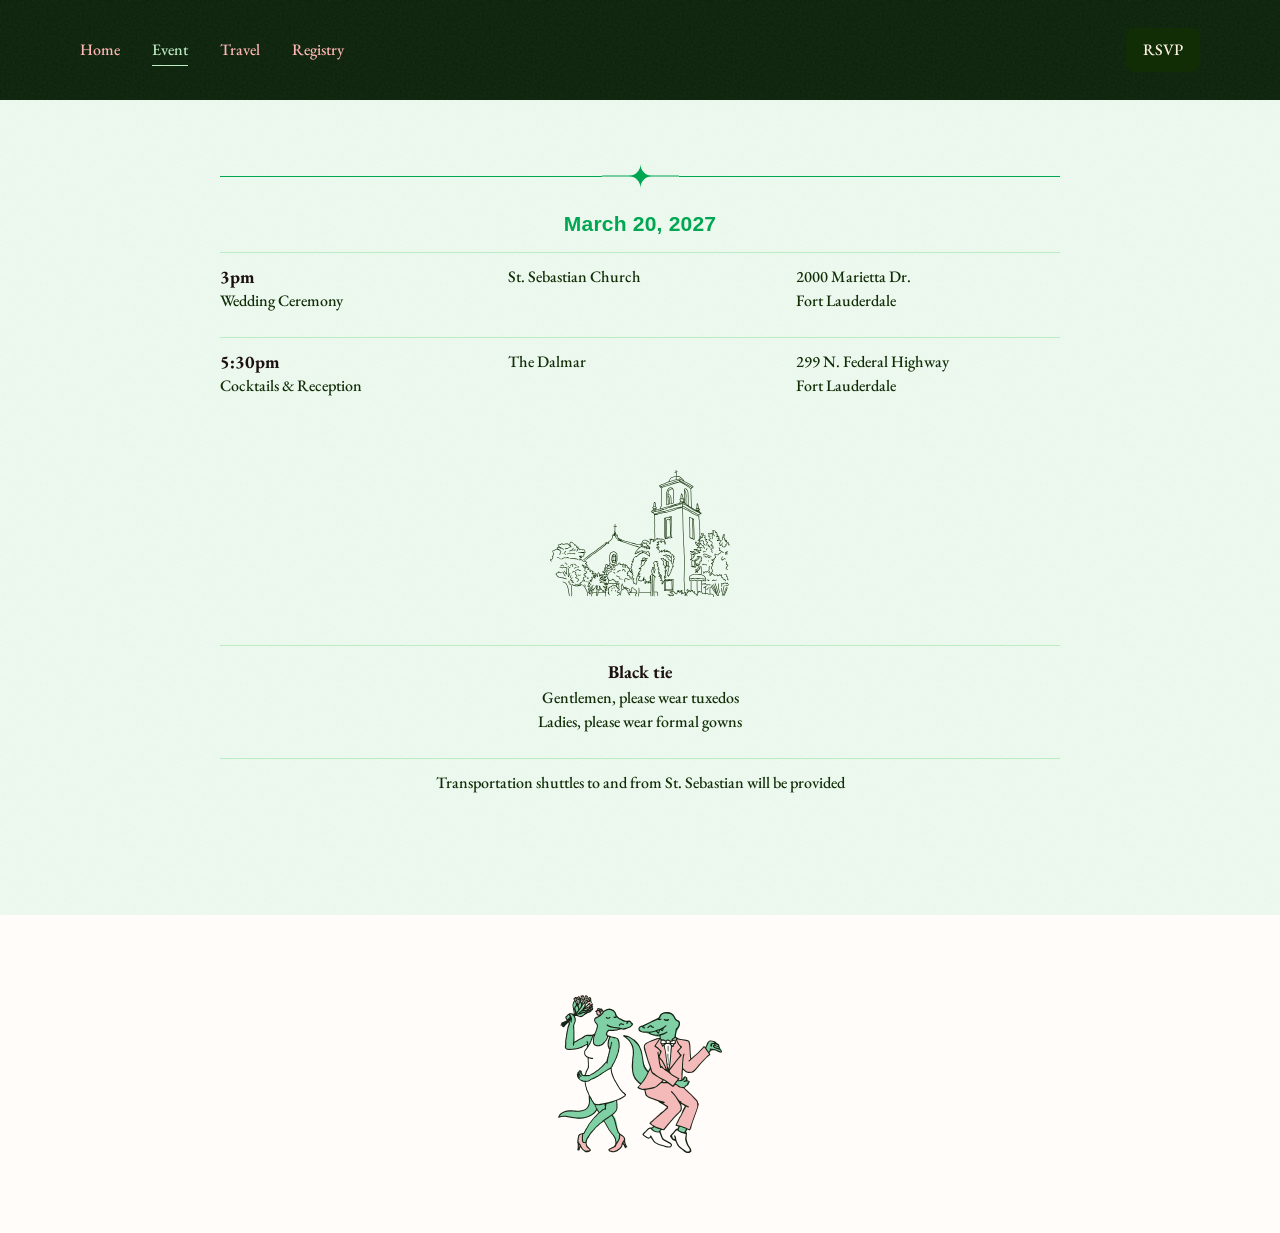
==== event.html @ 4e167143 "Improve mobile menu accessibility (focus trap) - Move focus into the open menu and return it on clos" ====
<!DOCTYPE html>
<html lang="en">
<head>
  <meta charset="UTF-8">
  <meta name="viewport" content="width=device-width, initial-scale=1.0">
  <title>Madison &amp; Ryan — Event Details</title>
  <link rel="stylesheet" href="style.css">
</head>
<body>

  <!-- ════════ NAVIGATION ════════ -->
  <nav class="site-nav grain">
    <div class="nav-links">
      <a href="index.html">Home</a>
      <a href="event.html" class="active">Event</a>
      <a href="travel.html">Travel</a>
      <a href="registry.html">Registry</a>
    </div>
    <a href="index.html#rsvp" class="nav-rsvp">RSVP</a>
    <button type="button" class="hamburger" aria-label="Open navigation menu" aria-expanded="false" aria-controls="mobileMenu" onclick="toggleMenu()">
      <span class="hamburger-icons" aria-hidden="true">
        <svg class="nav-menu-icon" width="18" height="18" viewBox="0 0 18 18" fill="none" xmlns="http://www.w3.org/2000/svg">
          <path d="M2 4L16 4" stroke="currentColor"/>
          <path d="M2 9L16 9" stroke="currentColor"/>
          <path d="M2 14L16 14" stroke="currentColor"/>
        </svg>
        <svg class="nav-close-icon" width="18" height="18" viewBox="0 0 18 18" fill="none" xmlns="http://www.w3.org/2000/svg">
          <path d="M3 3L15 15" stroke="currentColor"/>
          <path d="M3 15L15 3" stroke="currentColor"/>
        </svg>
      </span>
    </button>
  </nav>
  <div class="mobile-menu" id="mobileMenu" role="dialog" aria-modal="true" aria-label="Navigation">
    <nav class="mobile-menu-links" aria-label="Main">
      <a href="index.html">Home</a>
      <a href="event.html" class="active">Event</a>
      <a href="travel.html">Travel</a>
      <a href="registry.html">Registry</a>
    </nav>
  </div>

  <!-- ════════ EVENT DETAILS (layout mirrors Travel) ════════ -->
  <main class="event-wrapper grain grain-light">
    <div class="travel-inner">

      <div class="star-divider">
        <span class="line"></span>
        <img class="star-divider-mark" src="images/illustration/star.svg" alt="" width="77" height="24">
        <span class="line"></span>
      </div>

      <h2 class="font-funk type-subhead travel-section-heading">March 20, 2027</h2>

      <div class="travel-row">
        <div>
          <p class="type-strong event-schedule-slot-time">3pm</p>
          <p class="type-p2 event-schedule-slot-title">Wedding Ceremony</p>
        </div>
        <div>
          <p class="type-p2 event-schedule-cell">St. Sebastian Church</p>
        </div>
        <div>
          <p class="type-p2 event-schedule-cell">2000 Marietta Dr.</p>
          <p class="type-p2 event-schedule-cell">Fort Lauderdale</p>
        </div>
      </div>

      <div class="travel-row">
        <div>
          <p class="type-strong event-schedule-slot-time">5:30pm</p>
          <p class="type-p2 event-schedule-slot-title">Cocktails &amp; Reception</p>
        </div>
        <div>
          <p class="type-p2 event-schedule-cell">The Dalmar</p>
        </div>
        <div>
          <p class="type-p2 event-schedule-cell">299 N. Federal Highway</p>
          <p class="type-p2 event-schedule-cell">Fort Lauderdale</p>
        </div>
      </div>

      <div class="church-illustration church-illustration--compact">
        <img src="images/illustration/church.svg" alt="Church illustration" width="180" height="127">
      </div>

      <div class="event-extra">
        <div class="event-extra-block">
          <strong>Black tie</strong>
          <p class="type-p2">Gentlemen, please wear tuxedos</p>
          <p class="type-p2">Ladies, please wear formal gowns</p>
        </div>
        <div class="event-extra-block">
          <p class="type-p2">Transportation shuttles to and from St. Sebastian will be provided</p>
        </div>
      </div>

    </div>
  </main>

  <!-- ════════ FOOTER ════════ -->
  <footer class="site-footer">
    <img class="footer-gators" src="images/illustration/gators.svg" alt="Dancing gators" width="164" height="158">
  </footer>

  <script>
    function initReveals() {
      if (window.matchMedia && window.matchMedia('(prefers-reduced-motion: reduce)').matches) return;
      var targets = Array.prototype.slice.call(document.querySelectorAll(
        '.star-divider, .travel-section-heading, .travel-row, .church-illustration, .event-extra'
      ));
      if (!targets.length) return;

      targets.forEach(function(el) { el.classList.add('reveal'); });

      var io = new IntersectionObserver(function(entries) {
        entries.forEach(function(entry) {
          if (!entry.isIntersecting) return;
          entry.target.classList.add('reveal-in');
          io.unobserve(entry.target);
        });
      }, { threshold: 0.12, rootMargin: '0px 0px -10% 0px' });

      targets.forEach(function(el) { io.observe(el); });
    }

    function toggleMenu() {
      var menu = document.getElementById('mobileMenu');
      var btn = document.querySelector('.site-nav .hamburger');
      var open = menu && menu.classList.contains('open');
      setMenuOpen(!open);
    }

    var lastMenuFocus = null;
    function getMenuFocusable() {
      var menu = document.getElementById('mobileMenu');
      if (!menu) return [];
      return Array.prototype.slice.call(menu.querySelectorAll('a[href], button:not([disabled]), [tabindex]:not([tabindex="-1"])'))
        .filter(function(el) { return el.offsetParent !== null; });
    }

    function setMenuOpen(open) {
      var menu = document.getElementById('mobileMenu');
      var btn = document.querySelector('.site-nav .hamburger');
      if (!menu) return;

      if (open) {
        lastMenuFocus = document.activeElement;
        menu.classList.add('open');
        document.body.style.overflow = 'hidden';
        if (btn) {
          btn.setAttribute('aria-expanded', 'true');
          btn.setAttribute('aria-label', 'Close navigation menu');
        }
        window.setTimeout(function() {
          var focusables = getMenuFocusable();
          if (focusables[0]) focusables[0].focus();
        }, 0);
      } else {
        menu.classList.remove('open');
        document.body.style.overflow = '';
        if (btn) {
          btn.setAttribute('aria-expanded', 'false');
          btn.setAttribute('aria-label', 'Open navigation menu');
        }
        if (lastMenuFocus && typeof lastMenuFocus.focus === 'function') {
          lastMenuFocus.focus();
        } else if (btn) {
          btn.focus();
        }
        lastMenuFocus = null;
      }
    }
    document.querySelectorAll('.mobile-menu-links a').forEach(function(a) {
      a.addEventListener('click', function() {
        setMenuOpen(false);
      });
    });
    document.addEventListener('keydown', function(e) {
      var menu = document.getElementById('mobileMenu');
      if (!menu || !menu.classList.contains('open')) return;

      if (e.key === 'Escape') {
        setMenuOpen(false);
        return;
      }

      if (e.key === 'Tab') {
        var focusables = getMenuFocusable();
        if (!focusables.length) return;
        var first = focusables[0];
        var last = focusables[focusables.length - 1];
        var active = document.activeElement;
        if (e.shiftKey && active === first) {
          e.preventDefault();
          last.focus();
        } else if (!e.shiftKey && active === last) {
          e.preventDefault();
          first.focus();
        }
      }
    });

    initReveals();
  </script>

</body>
</html>
---- style.css ----
/* ========================================
   Wedding Site — Shared Styles
   ======================================== */

/* Google Fonts */
@import url('https://fonts.googleapis.com/css2?family=EB+Garamond:wght@500;700&family=Pinyon+Script&display=swap');

/* ── Reset ── */
*, *::before, *::after {
  box-sizing: border-box;
  margin: 0;
  padding: 0;
}

html {
  scroll-behavior: smooth;
}

body {
  font-family: 'EB Garamond', Georgia, serif;
  font-weight: 500;
  font-size: 18px;
  line-height: 1.55;
  color: var(--text-subhead);
  -webkit-font-smoothing: antialiased;
}

img { max-width: 100%; display: block; }
a { text-decoration: none; color: inherit; }
ul { list-style: none; }
button, input, select { font: inherit; }

/* ── Typography Utilities ── */
.font-script {
  font-family: 'Pinyon Script', cursive;
  font-weight: 400;
}

.font-funk {
  font-family: Optima, 'Trebuchet MS', sans-serif;
  font-weight: 700;
  letter-spacing: 0.01em;
  text-transform: none;
}

.font-funk-caps {
  font-family: Optima, 'Trebuchet MS', sans-serif;
  font-weight: 700;
  letter-spacing: 0.01em;
  text-transform: uppercase;
}

.font-serif {
  font-family: 'EB Garamond', Georgia, serif;
  font-weight: 500;
}

/* ── Figma-aligned type scales (responsive) ── */
.type-subhead {
  font-size: 21px;
  line-height: 24px;
  letter-spacing: 0.01em;
}

.type-title-script {
  font-family: 'Pinyon Script', cursive;
  font-weight: 400;
  font-size: 80px;
  line-height: 100px;
}

.type-p1 {
  font-size: 21px;
  line-height: 32px;
}

.type-p2 {
  font-size: 16px;
  line-height: 24px;
}

.type-strong {
  font-weight: 700;
  font-size: 18px;
  line-height: 24px;
  color: var(--neutral-900);
}

/* ── Color Tokens ── */
:root {
  /* Cream */
  --cream-100: #fffcf9;
  --cream-og: #fefaf6;
  --cream-200: #fef2e3;

  /* Neutral */
  --white: #ffffff;
  --neutral-100: #fcfcfc;
  --neutral-200: #e2e2e2;
  --neutral-500: #a0a0a0;
  --neutral-700: #6e6e6e;
  --neutral-900: #1c1010;
  --neutral-1000: #000000;

  /* Rose */
  --rose-200: #ffdede;
  --rose-300: #ffb7b7;
  --rose-500: #ee533b;
  --rose-800: #3b2222;
  --rose-900: #2a1919;

  /* Green */
  --green-200: #edfaef;
  --green-300: #bdebc4;
  --green-500: #00a651;
  --green-800: #102d06;
  --green-900: #0a2108;

  /* ── Semantic (Figma Wedding-2027) ── */
  --text-subhead: var(--green-800);
  --text-link-resting: var(--rose-300);
  --text-link-active: var(--green-300);
  --text-contrast-medium: var(--cream-200);
  --background-contrast-high: var(--green-900);
  /* Primary fills (RSVP nav, primary CTAs, mobile menu IconButton) */
  --background-button-primary-resting: var(--green-800);

  /* Star divider: wing lines (graphic color is per-asset SVG) */
  --star-rule-color: var(--green-300);

  /* Event / Travel inner + hero star rail (aligned width) */
  --content-rail: 840px;

  /* Icon / default — use on light backgrounds (inherits on most of the page) */
  --icon-default-on-light: var(--green-800);
  /* Icon / default — on dark surfaces (nav, contrast bars, etc.) */
  --icon-default-on-dark: var(--green-300);
  --icon-default: var(--icon-default-on-light);

  /* Motion (quiet luxury) */
  --motion-fast: 140ms;
  --motion-standard: 200ms;
  --motion-enter: 260ms;
  --ease-standard: cubic-bezier(0.2, 0.8, 0.2, 1);
  --ease-emphasis: cubic-bezier(0.16, 1, 0.3, 1);
}

/* Subtle reveal-on-scroll */
.reveal {
  opacity: 0;
  transform: translateY(10px);
  transition: opacity var(--motion-enter) var(--ease-standard), transform var(--motion-enter) var(--ease-standard);
  will-change: opacity, transform;
}

.reveal.reveal-in {
  opacity: 1;
  transform: translateY(0);
}

@media (prefers-reduced-motion: reduce) {
  .reveal {
    opacity: 1;
    transform: none;
    transition: none;
  }
}

/* ========================================
   NAVIGATION
   ======================================== */
.site-nav {
  background: var(--background-contrast-high);
  --icon-default: var(--icon-default-on-dark);
  height: 100px;
  display: flex;
  align-items: center;
  justify-content: space-between;
  padding: 0 80px 0 0;
  position: sticky;
  top: 0;
  z-index: 100;
}

.site-nav.grain {
  position: sticky;
}

.nav-links {
  display: flex;
  align-items: center;
  gap: 32px;
  padding-left: 80px;
}

.nav-links a {
  font-family: 'EB Garamond', Georgia, serif;
  font-weight: 500;
  font-size: 16px;
  color: var(--text-link-resting);
  position: relative;
  transition: color var(--motion-standard) var(--ease-standard);
}

.nav-links a::after {
  content: '';
  position: absolute;
  left: 0;
  right: 0;
  bottom: -4px;
  height: 1px;
  background: currentColor;
  transform: scaleX(0);
  transform-origin: center;
  opacity: 0;
  transition: transform var(--motion-standard) var(--ease-standard), opacity var(--motion-standard) var(--ease-standard);
}

.nav-links a:hover {
  color: var(--text-link-active);
}

.nav-links a:hover::after,
.nav-links a:focus-visible::after {
  transform: scaleX(1);
  opacity: 1;
}

.nav-links a.active {
  color: var(--text-link-active);
}

.nav-links a.active::after {
  transform: scaleX(1);
  opacity: 1;
}

.nav-rsvp {
  display: inline-flex;
  align-items: center;
  justify-content: center;
  background: var(--background-button-primary-resting);
  border: 1px solid var(--background-button-primary-resting);
  border-radius: 8px;
  height: 44px;
  padding: 0 16px;
  color: var(--text-contrast-medium);
  font-family: 'EB Garamond', Georgia, serif;
  font-weight: 500;
  font-size: 16px;
  cursor: pointer;
  transition: opacity 0.2s;
}

.nav-rsvp:hover {
  opacity: 0.85;
}

/* Mobile menu trigger — IconButton (Figma 76:2221 dark on nav 122:4433) */
.hamburger {
  display: none;
  align-items: center;
  justify-content: center;
  box-sizing: border-box;
  cursor: pointer;
  flex-shrink: 0;
}

/* Full-screen mobile sheet (Figma Navigation / mobile menu) */
.mobile-menu {
  display: none;
  position: fixed;
  inset: 0;
  z-index: 101;
  background: var(--background-contrast-high);
  flex-direction: column;
  align-items: stretch;
  padding: 0;
  opacity: 0;
  pointer-events: none;
  transform: translateY(-8px);
  transition: opacity var(--motion-enter) var(--ease-emphasis), transform var(--motion-enter) var(--ease-emphasis);
}

.mobile-menu.open {
  display: flex;
  opacity: 1;
  pointer-events: auto;
  transform: translateY(0);
}

@media (prefers-reduced-motion: reduce) {
  .mobile-menu {
    transform: none;
    transition: none;
  }
}

/* One IconButton: menu and close share the same 18×18 slot; crossfade on open/close */
.hamburger-icons {
  position: relative;
  width: 18px;
  height: 18px;
  flex-shrink: 0;
}

.hamburger-icons svg {
  position: absolute;
  inset: 0;
  margin: auto;
  display: block;
  width: 18px;
  height: 18px;
  transition: opacity 0.22s ease, transform 0.22s ease;
}

.hamburger .nav-menu-icon {
  opacity: 1;
  transform: rotate(0deg) scale(1);
}

.hamburger .nav-close-icon {
  opacity: 0;
  transform: rotate(-90deg) scale(0.85);
  pointer-events: none;
}

.hamburger[aria-expanded="true"] .nav-menu-icon {
  opacity: 0;
  transform: rotate(90deg) scale(0.85);
  pointer-events: none;
}

.hamburger[aria-expanded="true"] .nav-close-icon {
  opacity: 1;
  transform: rotate(0deg) scale(1);
  pointer-events: auto;
}

@media (prefers-reduced-motion: reduce) {
  .hamburger-icons .nav-menu-icon,
  .hamburger-icons .nav-close-icon {
    transition: none !important;
    transform: none !important;
  }
}

.mobile-menu-links {
  display: flex;
  flex-direction: column;
  align-items: center;
  justify-content: center;
  flex: 1;
  gap: 12px;
  width: 100%;
  padding: 40px 24px;
  box-sizing: border-box;
}

.mobile-menu-links a {
  font-family: Optima, 'Trebuchet MS', sans-serif;
  font-weight: 400;
  letter-spacing: 0.01em;
  font-size: clamp(36px, 12vw, 48px);
  line-height: 1.08;
  color: var(--text-link-resting);
  text-decoration: none;
  text-align: center;
  position: relative;
  transition: color var(--motion-standard) var(--ease-standard);
}

.mobile-menu-links a::after {
  content: '';
  position: absolute;
  left: 0;
  right: 0;
  bottom: -6px;
  height: 1px;
  background: currentColor;
  transform: scaleX(0);
  transform-origin: center;
  opacity: 0;
  transition: transform var(--motion-standard) var(--ease-standard), opacity var(--motion-standard) var(--ease-standard);
}

.mobile-menu-links a:hover,
.mobile-menu-links a:focus-visible {
  color: var(--text-link-active);
  outline: none;
}

.mobile-menu-links a:hover::after,
.mobile-menu-links a:focus-visible::after {
  transform: scaleX(1);
  opacity: 1;
}

.mobile-menu-links a:active {
  color: var(--text-link-active);
}

.mobile-menu-links a.active {
  color: var(--text-link-active);
}

.mobile-menu-links a.active::after {
  transform: scaleX(1);
  opacity: 1;
}

@media (prefers-reduced-motion: reduce) {
  .nav-links a::after,
  .mobile-menu-links a::after {
    transition: none;
  }
}


/* ========================================
   FOOTER
   ======================================== */
.site-footer {
  background: var(--cream-100);
  padding: 80px 24px;
  display: flex;
  justify-content: center;
  align-items: center;
}

.footer-gators {
  width: 164px;
  height: 158px;
}

/* ========================================
   STAR DIVIDER
   ======================================== */
.star-divider {
  display: flex;
  align-items: center;
  width: 100%;
  gap: 0;
  --star-rule-color: var(--green-300);
}

.star-divider .line {
  flex: 1;
  height: 1px;
  background: var(--star-rule-color);
}

.hero .star-divider {
  /* Wing lines use same token as images/illustration/star.svg */
  --star-rule-color: var(--green-500);
  /* Match Event / Travel star rail width */
  max-width: var(--content-rail);
  width: 100%;
  margin-left: auto;
  margin-right: auto;
}

.travel-wrapper .star-divider {
  --star-rule-color: var(--green-500);
}

.event-wrapper .star-divider {
  --star-rule-color: var(--green-500);
}

.star-divider .star-divider-mark {
  flex-shrink: 0;
  width: 77px;
  height: 24px;
  display: block;
}

.star-divider--spaced {
  margin-top: 48px;
}

/* ========================================
   BUTTONS
   ======================================== */
.btn {
  display: inline-flex;
  align-items: center;
  justify-content: center;
  height: 44px;
  padding: 0 16px;
  border-radius: 8px;
  font-family: 'EB Garamond', Georgia, serif;
  font-weight: 500;
  font-size: 16px;
  cursor: pointer;
  transition: background 0.2s, border-color 0.2s;
  border: none;
  white-space: nowrap;
}

/* Secondary — resting */
.btn-secondary {
  background: var(--white);
  border: 1px solid var(--green-300);
  color: var(--green-800);
}

/* Secondary — hovered */
.btn-secondary:hover {
  background: var(--green-200);
  border-color: var(--green-500);
}

/* Secondary — pressed */
.btn-secondary:active {
  background: var(--green-300);
  border-color: var(--green-800);
}

/* Secondary — disabled */
.btn-secondary:disabled {
  background: var(--neutral-200);
  border-color: var(--neutral-200);
  color: var(--neutral-500);
  cursor: default;
}

/* Primary — resting */
.btn-primary {
  background: var(--background-button-primary-resting);
  color: var(--cream-100);
}

/* Primary — hovered */
.btn-primary:hover {
  background: var(--green-900);
}

/* Primary — pressed */
.btn-primary:active {
  background: var(--green-900);
}

/* Primary — disabled */
.btn-primary:disabled {
  background: var(--neutral-500);
  color: var(--neutral-200);
  cursor: default;
}

/* ========================================
   FORM STYLES (RSVP)
   ======================================== */
.rsvp-section {
  background: var(--white);
  padding: 64px 40px;
}

.rsvp-card {
  max-width: 560px;
  min-width: 290px;
  margin: 0 auto;
  background: var(--cream-100);
  border-radius: 8px;
  box-shadow:
    0 8px 24px rgba(10, 33, 8, 0.12),
    0 2px 6px rgba(10, 33, 8, 0.08);
  padding: 24px;
}

.rsvp-card h2 {
  text-align: center;
  margin-bottom: 24px;
}

.form-group {
  margin-bottom: 8px;
}

.form-group label {
  display: block;
  font-family: 'EB Garamond', Georgia, serif;
  font-weight: 500;
  font-size: 12px;
  color: var(--neutral-1000);
  margin-bottom: 4px;
}

.form-group input,
.form-group select {
  width: 100%;
  height: 44px;
  border: 1px solid var(--green-300);
  border-radius: 8px;
  padding: 0 16px;
  font-family: 'EB Garamond', Georgia, serif;
  font-weight: 500;
  font-size: 16px;
  color: var(--neutral-700);
  background: var(--cream-100);
  outline: none;
  transition: border-color 0.2s, background 0.2s;
}

.form-group select {
  padding-left: 16px;
  padding-right: 32px;
  appearance: none;
  background-image: url("data:image/svg+xml,%3Csvg xmlns='http://www.w3.org/2000/svg' width='12' height='8' viewBox='0 0 12 8'%3E%3Cpath d='M1 1.5L6 6.5L11 1.5' stroke='%23102d06' stroke-width='1.5' fill='none' stroke-linecap='round' stroke-linejoin='round'/%3E%3C/svg%3E"); /* green-800 */
  background-repeat: no-repeat;
  background-position: right 12px center;
  background-size: 12px 8px;
}

/* Input — hovered */
.form-group input:hover,
.form-group select:hover {
  border-color: var(--green-500);
  color: var(--green-800);
}

/* Input — focused / selected */
.form-group input:focus,
.form-group select:focus {
  border-color: var(--green-800);
  color: var(--green-800);
  background: var(--cream-100);
}

/* Input — filled */
.form-group input:not(:placeholder-shown) {
  border-color: var(--green-800);
  color: var(--green-800);
  background: var(--cream-100);
}

.form-group select.filled {
  border-color: var(--green-800);
  color: var(--green-800);
  background-color: var(--cream-100);
}

/* ── Autocomplete ── */
.autocomplete-wrap {
  position: relative;
}

.autocomplete-dropdown {
  display: none;
  position: absolute;
  top: 100%;
  left: 0;
  right: 0;
  background: var(--white);
  border: 1px solid var(--green-300);
  border-top: none;
  border-radius: 0 0 8px 8px;
  max-height: 200px;
  overflow-y: auto;
  z-index: 50;
  box-shadow: 0 4px 8px rgba(0,0,0,0.1);
}

.autocomplete-item {
  padding: 8px 16px;
  font-family: 'EB Garamond', Georgia, serif;
  font-size: 16px;
  color: var(--green-800);
  cursor: pointer;
  transition: background 0.15s;
}

.autocomplete-item:hover {
  background: var(--green-200);
}

.autocomplete-item strong {
  font-weight: 700;
}

/* ── Validation ── */
.form-group input.invalid,
.form-group select.invalid {
  border-color: var(--rose-500);
  background: var(--rose-200);
}

.field-error {
  font-size: 12px;
  color: var(--rose-500);
  margin: 4px 0 0;
  min-height: 0;
}

.field-error:empty {
  display: none;
}

/* ── Guest entry ── */
.guest-entry {
  margin-bottom: 8px;
  padding-bottom: 8px;
}

.guest-entry + .guest-entry {
  border-top: 1px solid var(--green-300);
  padding-top: 12px;
  margin-top: 4px;
}

.guest-entry-header {
  display: flex;
  justify-content: space-between;
  align-items: center;
  margin-bottom: 4px;
}

.guest-entry-label {
  font-family: 'EB Garamond', Georgia, serif;
  font-weight: 700;
  font-size: 14px;
  color: var(--green-800);
}

.btn-remove-guest {
  background: none;
  border: none;
  font-size: 20px;
  color: var(--neutral-500);
  cursor: pointer;
  padding: 0 4px;
  line-height: 1;
  transition: color 0.2s;
}

.btn-remove-guest:hover {
  color: var(--rose-500);
}

.btn-add-guest {
  display: flex;
  align-items: center;
  gap: 8px;
  width: 100%;
  height: 44px;
  background: var(--white);
  border: 1px solid var(--green-300);
  border-radius: 8px;
  font-family: 'EB Garamond', Georgia, serif;
  font-weight: 500;
  font-size: 16px;
  color: var(--green-800);
  cursor: pointer;
  justify-content: center;
  margin-bottom: 8px;
  transition: opacity 0.2s;
}

.btn-add-guest:hover { opacity: 0.85; }

.btn-continue {
  width: 100%;
  height: 44px;
  background: var(--green-800);
  border: none;
  border-radius: 8px;
  font-family: 'EB Garamond', Georgia, serif;
  font-weight: 500;
  font-size: 16px;
  color: var(--cream-100);
  cursor: pointer;
  transition: opacity 0.2s;
}

.btn-continue:hover { opacity: 0.85; }

/* ========================================
   FILM GRAIN TEXTURE
   ======================================== */
.grain {
  position: relative;
}

.grain::after {
  content: '';
  position: absolute;
  inset: 0;
  pointer-events: none;
  background-image: url("data:image/svg+xml,%3Csvg xmlns='http://www.w3.org/2000/svg' width='200' height='200'%3E%3Cfilter id='g'%3E%3CfeTurbulence type='fractalNoise' baseFrequency='0.45' numOctaves='2' stitchTiles='stitch'/%3E%3C/filter%3E%3Crect width='200' height='200' filter='url(%23g)' opacity='0.07'/%3E%3C/svg%3E");
  background-size: 200px 200px;
  z-index: 0;
}

.grain > * {
  position: relative;
  z-index: 1;
}

.grain-light::after {
  background-image: url("data:image/svg+xml,%3Csvg xmlns='http://www.w3.org/2000/svg' width='200' height='200'%3E%3Cfilter id='g'%3E%3CfeTurbulence type='fractalNoise' baseFrequency='0.45' numOctaves='2' stitchTiles='stitch'/%3E%3C/filter%3E%3Crect width='200' height='200' filter='url(%23g)' opacity='0.06'/%3E%3C/svg%3E");
}

/* ========================================
   HOME — HERO
   ======================================== */
.hero {
  background: var(--background-contrast-high);
  padding: 64px 24px 80px;
  text-align: center;
}

.hero-inner {
  max-width: 1060px;
  margin: 0 auto;
}

.hero .subheading {
  color: var(--rose-500);
  margin-top: 24px;
  margin-bottom: 24px;
}

.hero .script-name {
  color: var(--rose-300);
  margin: 0;
}

.hero .heart-icon {
  display: inline-block;
  margin: 0;
}

.hero .heart-icon img {
  display: block;
  width: 30px;
  height: auto;
}

/* ========================================
   HOME — DETAILS
   ======================================== */
.details-section {
  background: var(--rose-200);
  padding: 48px 80px;
}

.details-grid {
  display: flex;
  gap: 40px;
  max-width: 1060px;
  margin: 0 auto;
  align-items: flex-start;
}

.details-left,
.details-right {
  width: 290px;
  flex-shrink: 0;
}

.details-right {
  text-align: right;
}

.details-center {
  flex: 1;
  text-align: center;
  display: flex;
  flex-direction: column;
  align-items: center;
}

/* Earlier stacking to keep the photo-booth image from shrinking too far */
@media (max-width: 1100px) {
  .details-section {
    padding: 40px 24px;
  }

  .details-grid {
    flex-direction: column;
    align-items: center;
    gap: 24px;
  }

  .details-grid > * {
    width: 100%;
    text-align: center;
  }

  .details-center { order: 1; }
  .details-left   { order: 2; }
  .details-right  { order: 3; text-align: center; }
}

.details-address {
  color: var(--green-800);
}

.details-time {
  margin-top: 8px;
}

.details-date {
  color: var(--rose-500);
  margin-bottom: 16px;
}

.photo-placeholder {
  width: 100%;
  max-width: 400px;
  aspect-ratio: 400 / 536;
  background: var(--green-300);
  border-radius: 8px;
  display: flex;
  align-items: center;
  justify-content: center;
  color: var(--green-800);
  font-size: 18px;
  margin: 16px 0;
  overflow: hidden;
}

.photo-placeholder img {
  width: 100%;
  height: 100%;
  object-fit: cover;
}

.details-palm {
  display: block;
  margin: 12px auto 0;
  width: 48px;
  height: auto;
  max-height: 100px;
}

.details-date-accent {
  color: var(--rose-500);
}

.details-time-accent {
  margin-top: 12px;
  color: var(--rose-500);
}

.rsvp-heading {
  color: var(--text-subhead);
}

/* ========================================
   EVENT PAGE (aligned with Travel layout + Figma)
   ======================================== */
.event-wrapper {
  background: var(--green-200);
  padding: 64px 80px 120px;
}

.event-schedule-slot-time {
  font-family: 'EB Garamond', Georgia, serif;
  color: var(--neutral-900);
  margin: 0;
}

.event-schedule-slot-title {
  font-family: 'EB Garamond', Georgia, serif;
  color: var(--text-subhead);
  margin: 0;
}

.event-schedule-cell {
  font-family: 'EB Garamond', Georgia, serif;
  color: var(--text-subhead);
  margin: 0;
}

.church-illustration {
  display: flex;
  justify-content: center;
  margin-top: 48px;
  padding: 0;
}

.church-illustration img {
  max-width: 100%;
  height: auto;
}

.church-illustration--compact img {
  width: 180px;
  max-width: 100%;
  height: auto;
}

/* Dress code & notes: no star, centered, dividers only */
.event-extra {
  display: flex;
  flex-direction: column;
  align-items: stretch;
  gap: 24px;
  width: 100%;
  margin-top: 48px;
}

.event-extra-block {
  border-top: 1px solid var(--green-300);
  padding-top: 12px;
  text-align: center;
  font-family: 'EB Garamond', Georgia, serif;
  color: var(--text-subhead);
}

.event-extra-block strong {
  display: block;
  color: var(--neutral-900);
  margin-bottom: 0;
}

.event-extra-block p {
  margin: 0;
}


/* ========================================
   TRAVEL PAGE
   ======================================== */
.travel-wrapper {
  background: var(--cream-100);
  padding: 64px 80px 120px;
}

.travel-inner {
  max-width: var(--content-rail);
  margin: 0 auto;
}

.travel-section-heading {
  color: var(--green-500);
  margin: 24px 0 16px;
  text-align: center;
  width: 100%;
}

.travel-row {
  display: grid;
  grid-template-columns: repeat(3, 1fr);
  gap: 24px;
  border-top: 1px solid var(--green-300);
  padding: 12px 0 24px;
}

/* Travel type is applied via type-* utility classes in travel.html */

.hotel-row {
  display: flex;
  align-items: flex-start;
  justify-content: space-between;
  border-top: 1px solid var(--green-300);
  padding: 12px 0 24px;
  gap: 24px;
  flex-wrap: wrap;
}

.hotel-info {
  flex: 1;
  min-width: 200px;
}

/* Hotel type is applied via type-* utility classes in travel.html */

.hotel-info .hotel-address:last-child { font-weight: 700; }

.hotel-buttons {
  display: flex;
  gap: 16px;
  flex-shrink: 0;
  flex-wrap: wrap;
  align-items: center;
}

.favs-row {
  display: grid;
  grid-template-columns: repeat(3, 1fr);
  gap: 24px;
  border-top: 1px solid var(--green-300);
  padding: 12px 0 24px;
}

.favs-category h4 {
  margin-bottom: 4px;
}

/* Local favs type is applied via type-* utility classes in travel.html */

/* ========================================
   REGISTRY PAGE
   ======================================== */
.registry-wrapper {
  background: var(--background-contrast-high);
  min-height: calc(100vh - 100px);
  display: flex;
  flex-direction: column;
  align-items: center;
  justify-content: flex-start;
  padding: 64px 24px 80px;
}

.registry-wrapper .star-divider {
  max-width: var(--content-rail);
  width: 100%;
  margin-left: auto;
  margin-right: auto;
  --star-rule-color: var(--green-500);
}

.registry-wrapper .coming-soon {
  font-family: 'Pinyon Script', cursive;
  font-weight: 400;
  font-size: 80px;
  color: var(--rose-300);
  text-align: center;
  margin-top: 24px;
}

/* ========================================
   RESPONSIVE — MOBILE (<768px)
   ======================================== */
@media (max-width: 767px) {
  /* Type scale utilities (mobile) */
  .type-subhead {
    font-size: 18px;
    line-height: 24px;
  }

  .type-title-script {
    font-size: 48px;
    line-height: 56px;
  }

  .type-p1 {
    font-size: 19px;
    line-height: 28px;
  }

  .type-p2 {
    font-size: 14px;
    line-height: 21px;
  }

  .type-strong {
    font-size: 16px;
    line-height: 21px;
  }

  /* Nav stays above overlay; controls stay top-right like desktop */
  .site-nav {
    height: 64px;
    padding: 0 24px;
    z-index: 102;
  }

  .nav-links {
    display: none;
  }

  /* Sheet below bar — bar + hamburger / RSVP remain visible when open */
  .mobile-menu {
    inset: auto 0 0 0;
    top: 64px;
    z-index: 101;
    flex-direction: column;
    align-items: stretch;
  }

  .mobile-menu-links {
    align-items: center;
    justify-content: center;
    text-align: center;
    flex: 1;
    padding: 24px max(24px, env(safe-area-inset-right, 0px)) max(40px, env(safe-area-inset-bottom, 0px)) max(24px, env(safe-area-inset-left, 0px));
    box-sizing: border-box;
    max-width: 100%;
    min-height: calc(100dvh - 64px);
  }

  .hamburger {
    display: inline-flex;
    width: 32px;
    height: 32px;
    padding: 7px;
    border-radius: 9999px;
    background: var(--background-button-primary-resting);
    border: 1px solid var(--background-button-primary-resting);
    /* SVG strokes use currentColor — theme token so nav icons read light on dark */
    color: var(--icon-default);
    transition: opacity 0.2s, background 0.2s, border-color 0.2s;
  }

  .hamburger:hover {
    opacity: 0.92;
    border-color: var(--green-500);
  }

  .hamburger:active {
    background: var(--green-900);
    border-color: var(--green-500);
  }

  .hamburger:focus-visible {
    outline: 2px solid var(--green-300);
    outline-offset: 2px;
  }

  /* Icon stack sizing lives on .hamburger-icons (single visual control) */

  /* Base font size */
  body {
    font-size: 16px;
  }

  /* Hero */
  .hero {
    padding: 40px 20px 60px;
  }

  /* Details */
  .details-section {
    padding: 32px 20px;
  }

  .details-grid {
    flex-direction: column;
    align-items: center;
  }

  .details-grid > * {
    order: 2;
    width: 100%;
    text-align: center;
  }

  .details-center { order: 1; }
  .details-left   { order: 2; }
  .details-right  { order: 3; text-align: center; }

  /* Home type now comes from type-* utilities */

  /* RSVP */
  .rsvp-section {
    padding: 40px 16px;
  }

  /* Event */
  .event-wrapper {
    padding: 40px 20px 80px;
  }

  .church-illustration {
    margin-top: 32px;
  }

  .event-extra {
    margin-top: 32px;
  }

  /* Mobile: more space between schedule boxes */
  .event-wrapper .travel-row {
    padding-bottom: 8px;
    margin-bottom: 8px;
  }

  .event-wrapper .travel-row:last-of-type {
    margin-bottom: 0;
  }

  /* Event type now comes from type-* utilities */

  /* Event schedule: single column — centered; venue + address lines flush */
  .event-wrapper .travel-row {
    display: flex;
    flex-direction: column;
    align-items: center;
    text-align: center;
    gap: 0;
  }

  .event-wrapper .travel-row > div {
    width: 100%;
  }

  .event-wrapper .travel-row > div:first-child {
    margin-bottom: 12px;
  }

  .event-wrapper .travel-row > div:nth-child(3) .event-schedule-cell {
    line-height: 1.3;
  }

  /* Travel */
  .travel-wrapper {
    padding: 40px 20px 80px;
  }

  .travel-wrapper,
  .travel-wrapper .travel-inner {
    text-align: center;
  }

  .travel-row,
  .favs-row {
    grid-template-columns: 1fr;
  }

  .travel-row > div,
  .favs-category {
    text-align: center;
  }

  /* Travel type now comes from type-* utilities */

  .hotel-row {
    flex-direction: column;
    align-items: center;
    text-align: center;
  }

  .hotel-info {
    min-width: 0;
    width: 100%;
  }

  .hotel-buttons {
    width: 100%;
    justify-content: center;
  }

  .hotel-buttons .btn {
    flex: 1;
  }

  /* Registry */
  .registry-wrapper {
    min-height: calc(100vh - 64px);
  }

  .registry-wrapper .coming-soon {
    font-size: 42px;
  }

  /* Footer */
  .site-footer {
    padding: 48px 24px;
  }
}
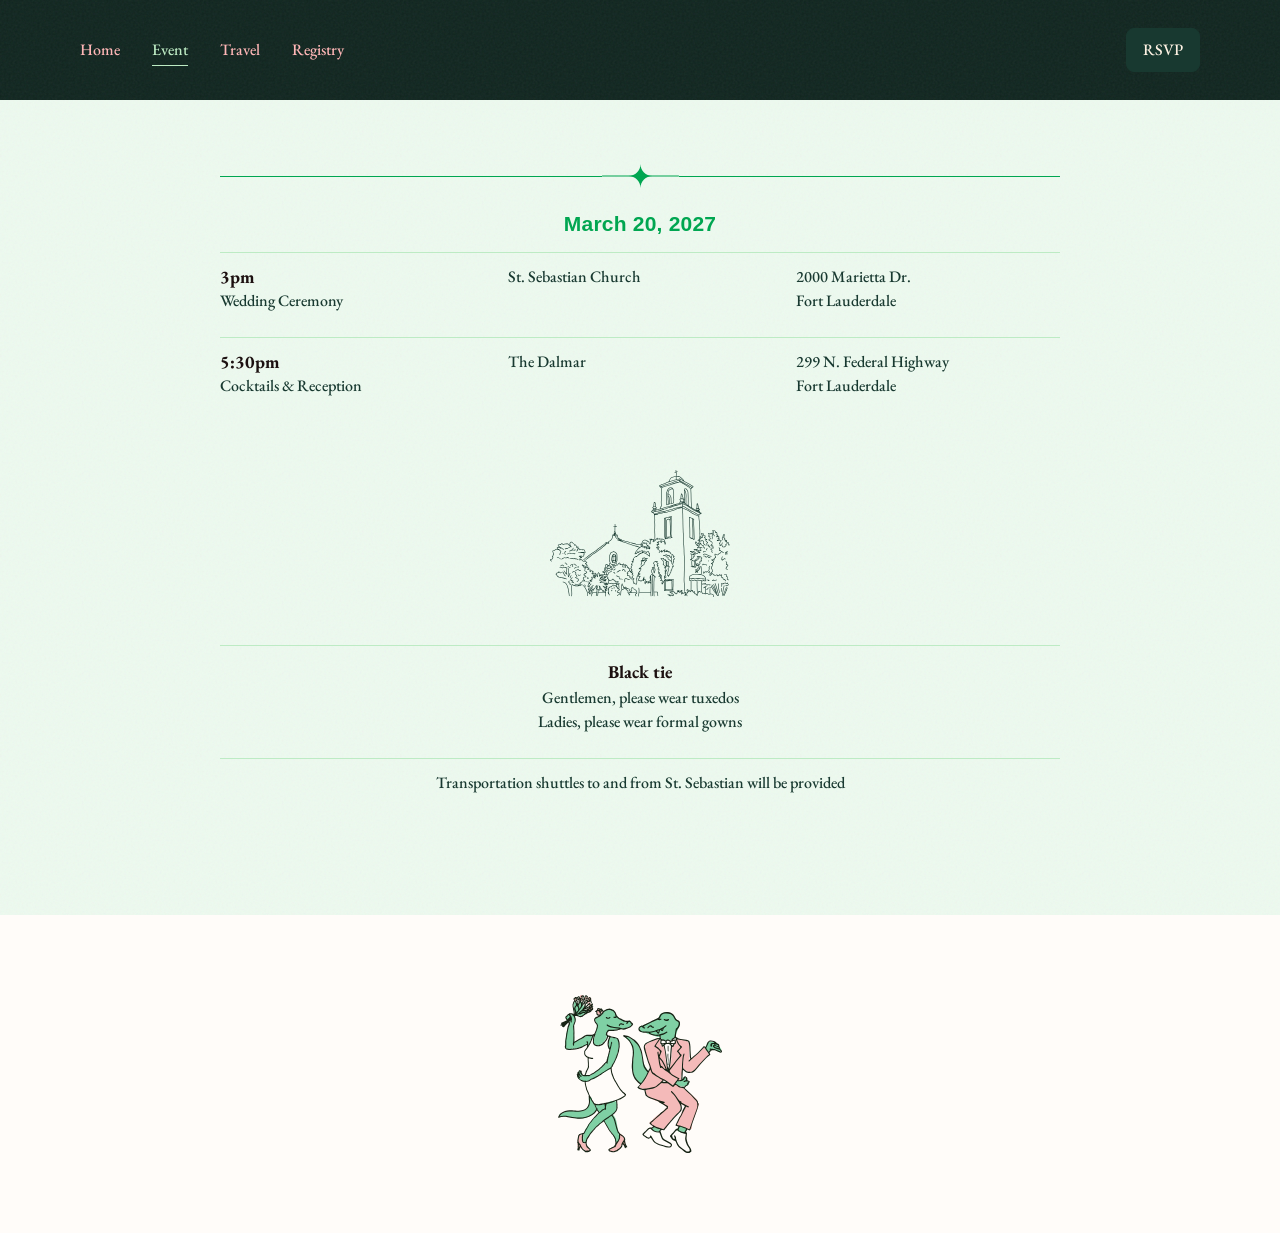
==== commit f65ff3f1: "Sync site colors with Figma Wedding-2027 primitives Update CSS tokens (rose-200/500, green-800/900)," ====
--- a/event.html
+++ b/event.html
@@ -5,6 +5,8 @@
   <meta name="viewport" content="width=device-width, initial-scale=1.0">
   <title>Madison &amp; Ryan — Event Details</title>
   <link rel="stylesheet" href="style.css">
+  <link rel="icon" href="images/illustration/heart.svg" type="image/svg+xml">
+  <meta name="theme-color" content="#0f241e">
 </head>
 <body>
 
--- a/style.css
+++ b/style.css
@@ -103,9 +103,9 @@
   --neutral-1000: #000000;
 
   /* Rose */
-  --rose-200: #ffdede;
+  --rose-200: #f6e6e4;
   --rose-300: #ffb7b7;
-  --rose-500: #ee533b;
+  --rose-500: #ef563e;
   --rose-800: #3b2222;
   --rose-900: #2a1919;
 
@@ -113,8 +113,8 @@
   --green-200: #edfaef;
   --green-300: #bdebc4;
   --green-500: #00a651;
-  --green-800: #102d06;
-  --green-900: #0a2108;
+  --green-800: #183930;
+  --green-900: #0f241e;
 
   /* ── Semantic (Figma Wedding-2027) ── */
   --text-subhead: var(--green-800);
@@ -606,7 +606,7 @@
   padding-left: 16px;
   padding-right: 32px;
   appearance: none;
-  background-image: url("data:image/svg+xml,%3Csvg xmlns='http://www.w3.org/2000/svg' width='12' height='8' viewBox='0 0 12 8'%3E%3Cpath d='M1 1.5L6 6.5L11 1.5' stroke='%23102d06' stroke-width='1.5' fill='none' stroke-linecap='round' stroke-linejoin='round'/%3E%3C/svg%3E"); /* green-800 */
+  background-image: url("data:image/svg+xml,%3Csvg xmlns='http://www.w3.org/2000/svg' width='12' height='8' viewBox='0 0 12 8'%3E%3Cpath d='M1 1.5L6 6.5L11 1.5' stroke='%23183930' stroke-width='1.5' fill='none' stroke-linecap='round' stroke-linejoin='round'/%3E%3C/svg%3E"); /* green-800 */
   background-repeat: no-repeat;
   background-position: right 12px center;
   background-size: 12px 8px;
@@ -1077,6 +1077,28 @@
   align-items: center;
 }
 
+/* Small tablet: avoid cramped side-by-side actions */
+@media (max-width: 980px) {
+  .travel-wrapper .hotel-row {
+    flex-direction: column;
+    align-items: stretch;
+  }
+
+  .travel-wrapper .hotel-buttons {
+    width: 100%;
+    max-width: 520px;
+    margin-left: auto;
+    margin-right: auto;
+    flex-direction: column;
+    align-items: stretch;
+    gap: 8px;
+  }
+
+  .travel-wrapper .hotel-buttons .btn {
+    width: 100%;
+  }
+}
+
 .favs-row {
   display: grid;
   grid-template-columns: repeat(3, 1fr);
@@ -1331,10 +1353,14 @@
   .hotel-buttons {
     width: 100%;
     justify-content: center;
+    flex-direction: column;
+    align-items: stretch;
+    gap: 8px;
   }
 
   .hotel-buttons .btn {
-    flex: 1;
+    flex: none;
+    width: 100%;
   }
 
   /* Registry */
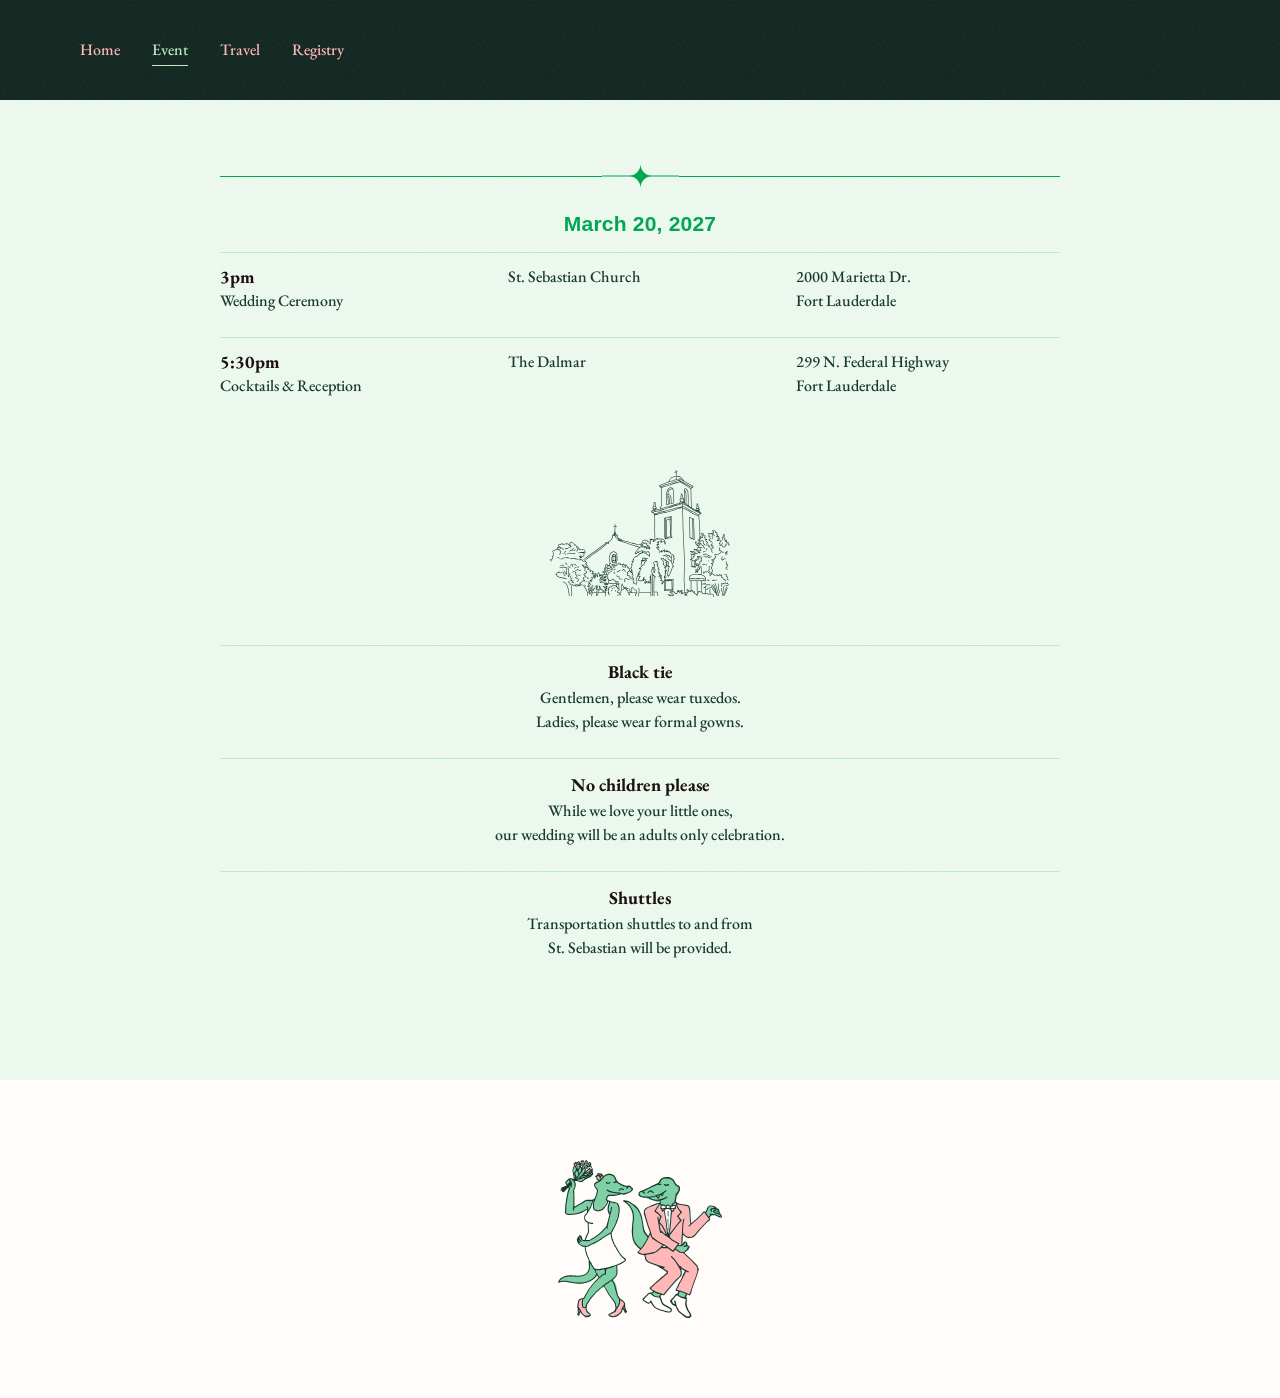
==== commit d6de4562: "Add Event page notes for dress code, adults only, and shuttles. Includes copy edits with line breaks" ====
--- a/event.html
+++ b/event.html
@@ -89,11 +89,18 @@
       <div class="event-extra">
         <div class="event-extra-block">
           <strong>Black tie</strong>
-          <p class="type-p2">Gentlemen, please wear tuxedos</p>
-          <p class="type-p2">Ladies, please wear formal gowns</p>
-        </div>
+          <p class="type-p2">Gentlemen, please wear tuxedos.</p>
+          <p class="type-p2">Ladies, please wear formal gowns.</p>
+        </div>
+
         <div class="event-extra-block">
-          <p class="type-p2">Transportation shuttles to and from St. Sebastian will be provided</p>
+          <strong>No children please</strong>
+          <p class="type-p2">While we love your little ones,<br>our wedding will be an adults only celebration.</p>
+        </div>
+
+        <div class="event-extra-block">
+          <strong>Shuttles</strong>
+          <p class="type-p2">Transportation shuttles to and from<br>St. Sebastian will be provided.</p>
         </div>
       </div>
 
--- a/style.css
+++ b/style.css
@@ -1377,3 +1377,12 @@
     padding: 48px 24px;
   }
 }
+
+/* ========================================
+   RSVP — temporarily hidden
+   Delete this block to restore nav link + form.
+   ======================================== */
+.nav-rsvp,
+.rsvp-section {
+  display: none !important;
+}
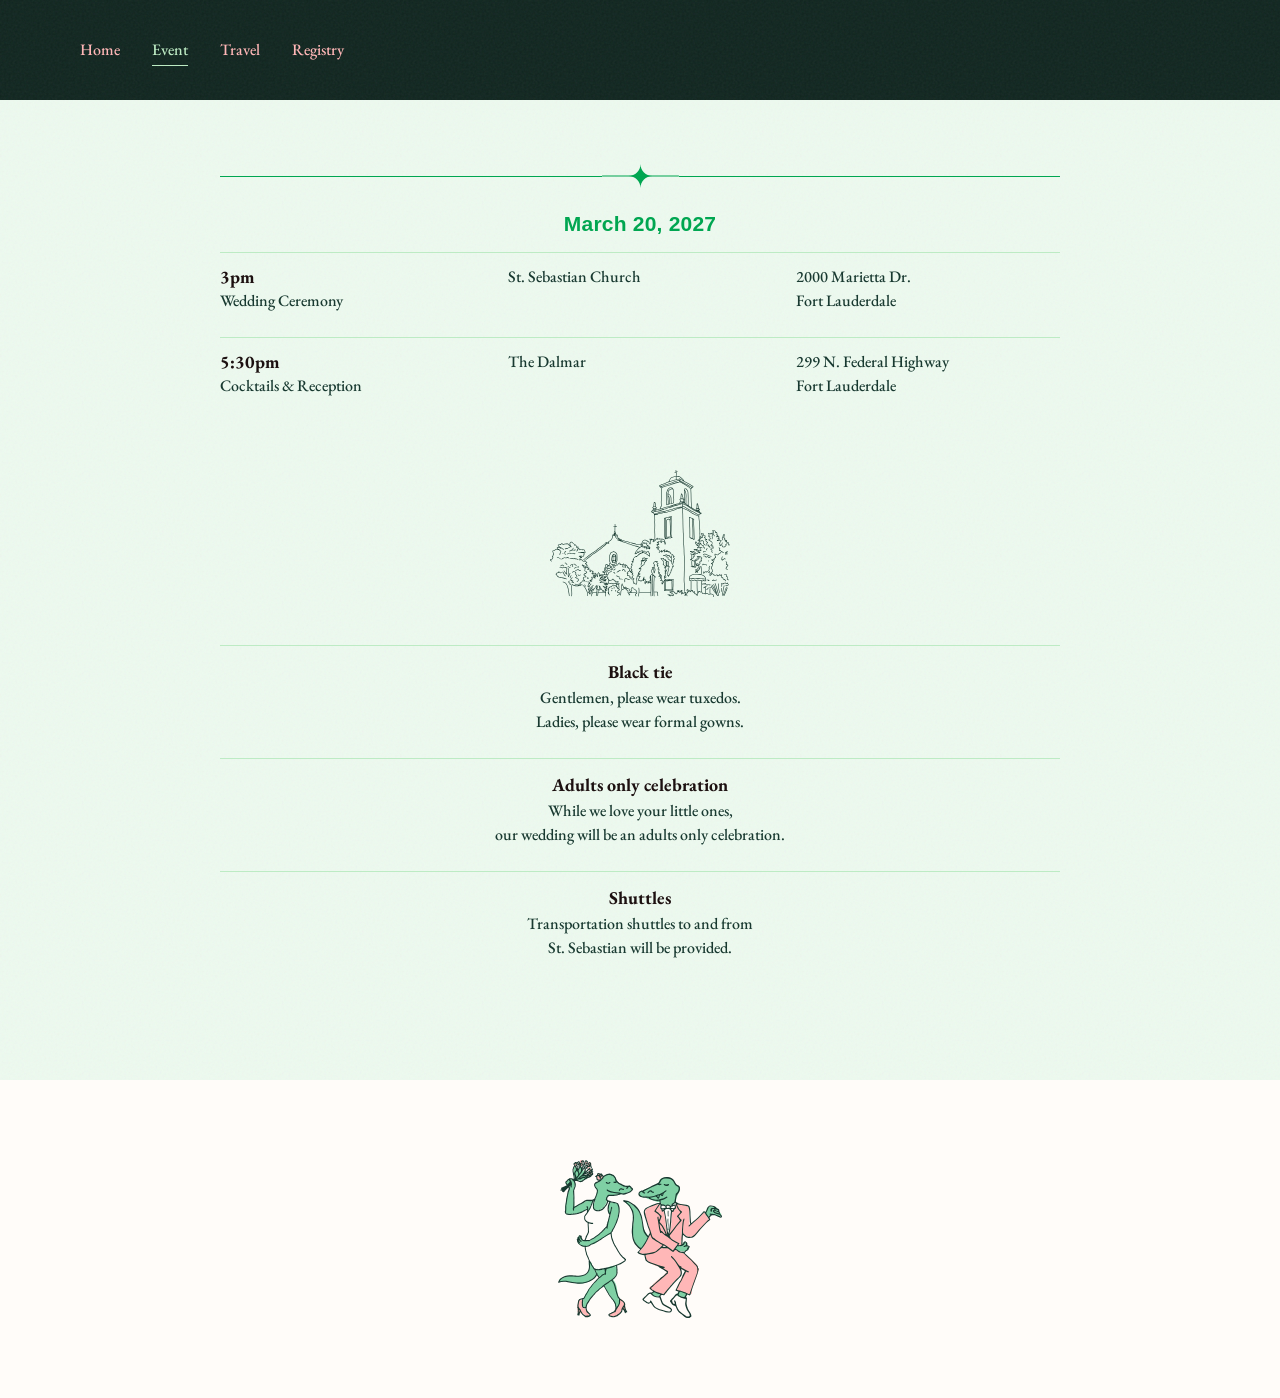
==== commit 289040fc: "Rename Event page adults-only section heading. Update label from "No children please" to "Adults onl" ====
--- a/event.html
+++ b/event.html
@@ -94,7 +94,7 @@
         </div>
 
         <div class="event-extra-block">
-          <strong>No children please</strong>
+          <strong>Adults only celebration</strong>
           <p class="type-p2">While we love your little ones,<br>our wedding will be an adults only celebration.</p>
         </div>
 
--- a/style.css
+++ b/style.css
@@ -368,6 +368,8 @@
   text-align: center;
   position: relative;
   transition: color var(--motion-standard) var(--ease-standard);
+  outline: none;
+  -webkit-tap-highlight-color: transparent;
 }
 
 .mobile-menu-links a::after {
@@ -384,19 +386,40 @@
   transition: transform var(--motion-standard) var(--ease-standard), opacity var(--motion-standard) var(--ease-standard);
 }
 
-.mobile-menu-links a:hover,
-.mobile-menu-links a:focus-visible {
-  color: var(--text-link-active);
-  outline: none;
-}
-
-.mobile-menu-links a:hover::after,
-.mobile-menu-links a:focus-visible::after {
-  transform: scaleX(1);
-  opacity: 1;
-}
-
-.mobile-menu-links a:active {
+.mobile-menu-links a:visited:not(.active) {
+  color: var(--text-link-resting);
+}
+
+.mobile-menu-links a:visited:not(.active)::after {
+  transform: scaleX(0);
+  opacity: 0;
+}
+
+/* Touch: avoid sticky :hover; keyboard/mouse: show hover + focus ring */
+@media (hover: hover) {
+  .mobile-menu-links a:hover,
+  .mobile-menu-links a:focus-visible {
+    color: var(--text-link-active);
+    outline: none;
+  }
+
+  .mobile-menu-links a:hover::after,
+  .mobile-menu-links a:focus-visible::after {
+    transform: scaleX(1);
+    opacity: 1;
+  }
+}
+
+.mobile-menu-links a:focus:not(:focus-visible):not(.active) {
+  color: var(--text-link-resting);
+}
+
+.mobile-menu-links a:focus:not(:focus-visible):not(.active)::after {
+  transform: scaleX(0);
+  opacity: 0;
+}
+
+.mobile-menu-links a:active:not(.active) {
   color: var(--text-link-active);
 }
 
@@ -1173,11 +1196,12 @@
     line-height: 21px;
   }
 
-  /* Nav stays above overlay; controls stay top-right like desktop */
+  /* Nav stays above overlay; menu icon top-right */
   .site-nav {
     height: 64px;
     padding: 0 24px;
     z-index: 102;
+    justify-content: flex-end;
   }
 
   .nav-links {
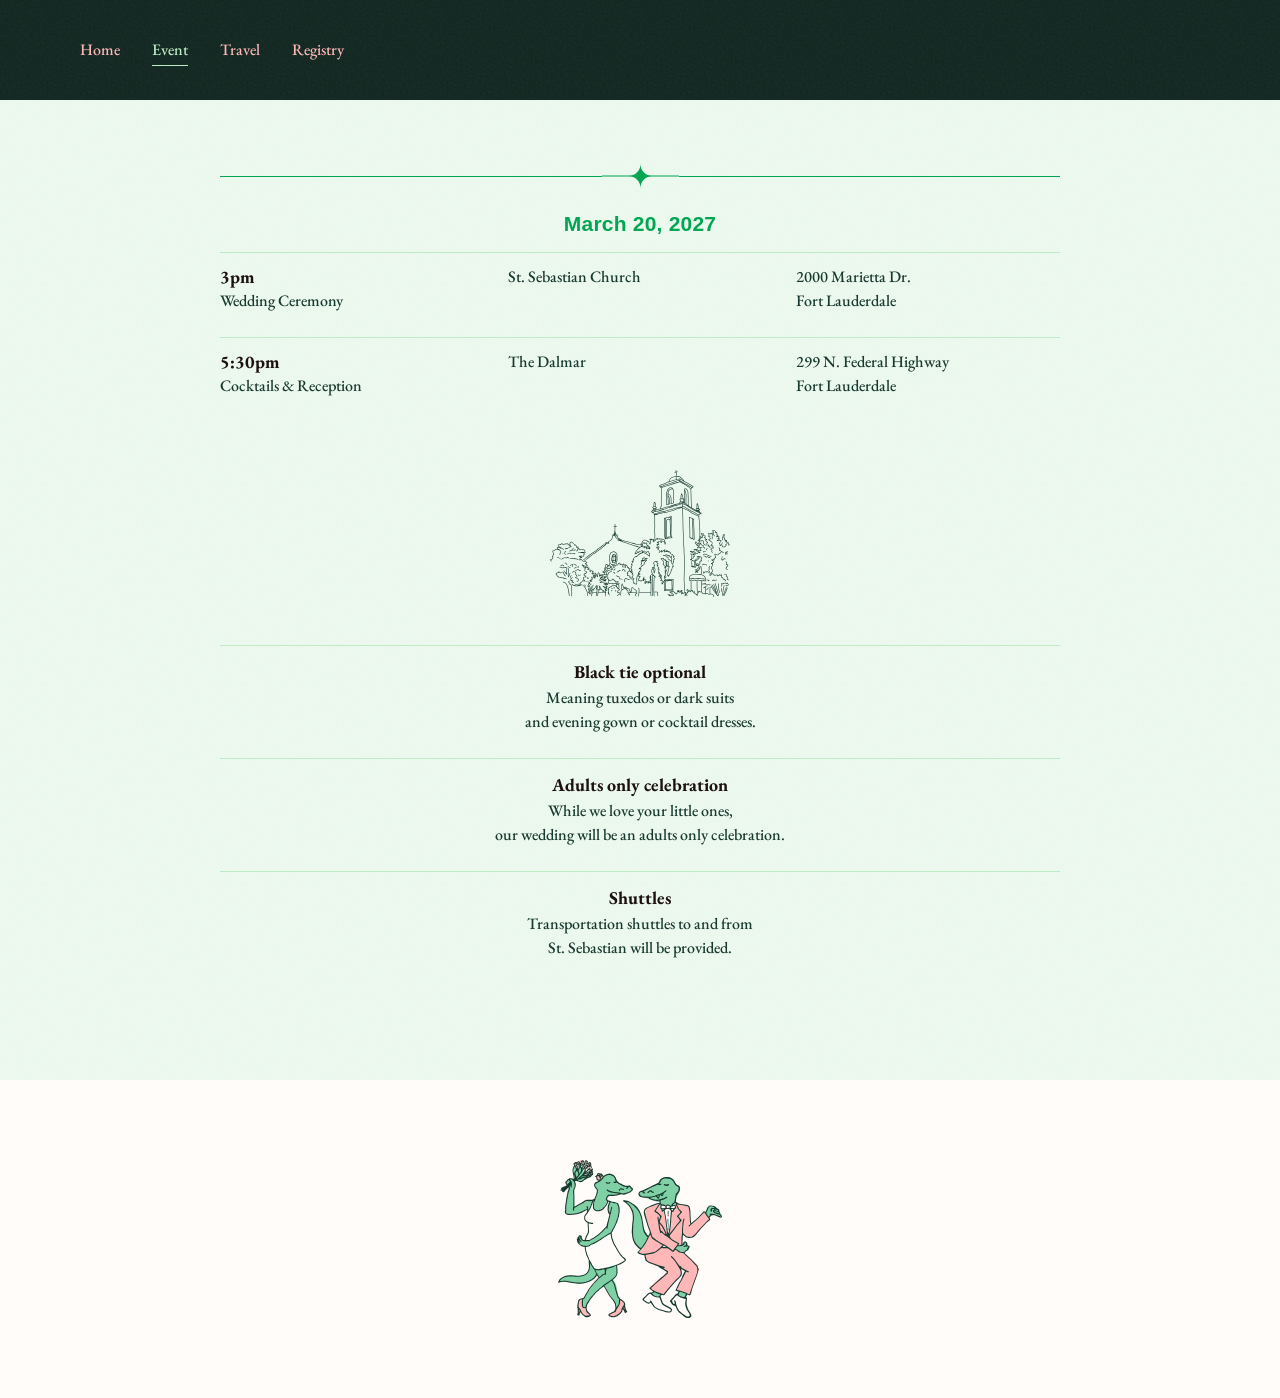
==== commit 5ba48b09: "Update dress code copy and add Tanner DeKock to guest list. Event page now says black tie optional w" ====
--- a/event.html
+++ b/event.html
@@ -88,9 +88,8 @@
 
       <div class="event-extra">
         <div class="event-extra-block">
-          <strong>Black tie</strong>
-          <p class="type-p2">Gentlemen, please wear tuxedos.</p>
-          <p class="type-p2">Ladies, please wear formal gowns.</p>
+          <strong>Black tie optional</strong>
+          <p class="type-p2">Meaning tuxedos or dark suits<br>and evening gown or cocktail dresses.</p>
         </div>
 
         <div class="event-extra-block">
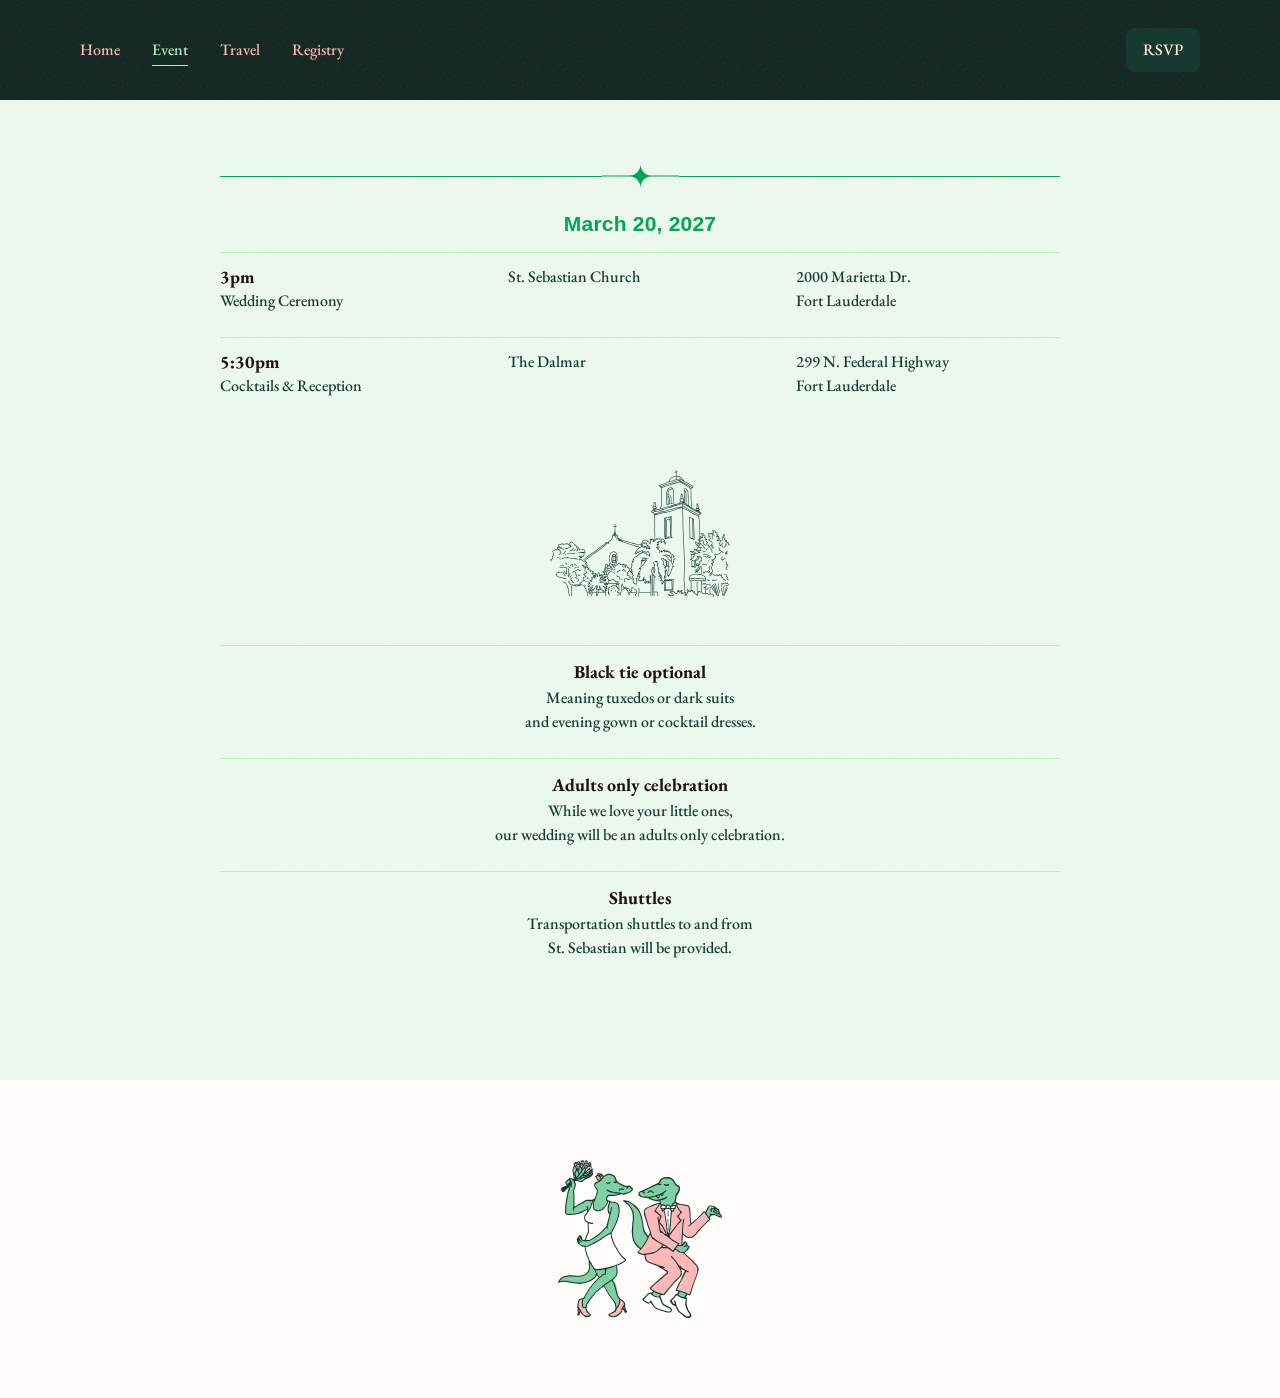
==== commit 78c29657: "Rebuild the RSVP form with attendance, a review step, and confirmed states. - Show the RSVP form aga" ====
--- a/event.html
+++ b/event.html
@@ -19,7 +19,7 @@
       <a href="registry.html">Registry</a>
     </div>
     <a href="index.html#rsvp" class="nav-rsvp">RSVP</a>
-    <button type="button" class="hamburger" aria-label="Open navigation menu" aria-expanded="false" aria-controls="mobileMenu" onclick="toggleMenu()">
+    <button type="button" class="icon-button hamburger" aria-label="Open navigation menu" aria-expanded="false" aria-controls="mobileMenu" onclick="toggleMenu()">
       <span class="hamburger-icons" aria-hidden="true">
         <svg class="nav-menu-icon" width="18" height="18" viewBox="0 0 18 18" fill="none" xmlns="http://www.w3.org/2000/svg">
           <path d="M2 4L16 4" stroke="currentColor"/>
--- a/style.css
+++ b/style.css
@@ -113,6 +113,7 @@
   --green-200: #edfaef;
   --green-300: #bdebc4;
   --green-500: #00a651;
+  --green-700: #296050;
   --green-800: #183930;
   --green-900: #0f241e;
 
@@ -256,14 +257,73 @@
   opacity: 0.85;
 }
 
-/* Mobile menu trigger — IconButton (Figma 76:2221 dark on nav 122:4433) */
+/* IconButton (Figma 76:2221) — shared by mobile menu trigger and remove guest */
+.icon-button {
+  display: inline-flex;
+  align-items: center;
+  justify-content: center;
+  box-sizing: border-box;
+  flex-shrink: 0;
+  width: 32px;
+  height: 32px;
+  padding: 7px;
+  border-radius: 9999px;
+  background: var(--background-button-primary-resting);
+  border: 1px solid var(--background-button-primary-resting);
+  /* Dark fill, so the icon always uses the on-dark color */
+  color: var(--icon-default-on-dark);
+  cursor: pointer;
+  transition: opacity 0.2s, background 0.2s, border-color 0.2s;
+}
+
+.icon-button:hover {
+  opacity: 0.92;
+  border-color: var(--green-500);
+}
+
+.icon-button:active {
+  background: var(--green-900);
+  border-color: var(--green-500);
+}
+
+.icon-button:focus-visible {
+  outline: 2px solid var(--green-300);
+  outline-offset: 2px;
+}
+
+/* Small IconButton — 24px container, 16px icon */
+.icon-button-sm {
+  width: 24px;
+  height: 24px;
+  padding: 3px;
+}
+
+/* Light IconButton — for light backgrounds */
+.icon-button-light {
+  background: transparent;
+  border-color: transparent;
+  color: var(--neutral-900);
+}
+
+.icon-button-light:focus-visible {
+  background: var(--neutral-200);
+}
+
+.icon-button-light:hover,
+.icon-button-light:active {
+  opacity: 1;
+  background: var(--rose-200);
+  border-color: transparent;
+  color: var(--rose-800);
+}
+
+.icon-button-light:focus-visible {
+  outline-color: var(--green-500);
+}
+
+/* Mobile menu trigger — IconButton on nav (Figma 122:4433) */
 .hamburger {
   display: none;
-  align-items: center;
-  justify-content: center;
-  box-sizing: border-box;
-  cursor: pointer;
-  flex-shrink: 0;
 }
 
 /* Full-screen mobile sheet (Figma Navigation / mobile menu) */
@@ -355,6 +415,8 @@
   width: 100%;
   padding: 40px 24px;
   box-sizing: border-box;
+  position: relative;
+  z-index: 1;
 }
 
 .mobile-menu-links a {
@@ -536,7 +598,7 @@
 
 /* Secondary — pressed */
 .btn-secondary:active {
-  background: var(--green-300);
+  background: var(--green-200);
   border-color: var(--green-800);
 }
 
@@ -583,7 +645,7 @@
   max-width: 560px;
   min-width: 290px;
   margin: 0 auto;
-  background: var(--cream-100);
+  background: var(--white);
   border-radius: 8px;
   box-shadow:
     0 8px 24px rgba(10, 33, 8, 0.12),
@@ -620,7 +682,7 @@
   font-weight: 500;
   font-size: 16px;
   color: var(--neutral-700);
-  background: var(--cream-100);
+  background: var(--white);
   outline: none;
   transition: border-color 0.2s, background 0.2s;
 }
@@ -647,20 +709,20 @@
 .form-group select:focus {
   border-color: var(--green-800);
   color: var(--green-800);
-  background: var(--cream-100);
+  background-color: var(--white);
 }
 
 /* Input — filled */
 .form-group input:not(:placeholder-shown) {
   border-color: var(--green-800);
   color: var(--green-800);
-  background: var(--cream-100);
+  background: var(--white);
 }
 
 .form-group select.filled {
   border-color: var(--green-800);
   color: var(--green-800);
-  background-color: var(--cream-100);
+  background-color: var(--white);
 }
 
 /* ── Autocomplete ── */
@@ -671,13 +733,12 @@
 .autocomplete-dropdown {
   display: none;
   position: absolute;
-  top: 100%;
+  top: calc(100% + 4px);
   left: 0;
   right: 0;
   background: var(--white);
   border: 1px solid var(--green-300);
-  border-top: none;
-  border-radius: 0 0 8px 8px;
+  border-radius: 8px;
   max-height: 200px;
   overflow-y: auto;
   z-index: 50;
@@ -709,7 +770,7 @@
 }
 
 .field-error {
-  font-size: 12px;
+  font-size: 14px;
   color: var(--rose-500);
   margin: 4px 0 0;
   min-height: 0;
@@ -717,6 +778,100 @@
 
 .field-error:empty {
   display: none;
+}
+
+/* ── Attendance ── */
+.attendance {
+  border: none;
+  padding: 0;
+  margin: 0 0 8px;
+  min-width: 0;
+}
+
+/* Visually hidden; still announced by screen readers */
+.attendance legend {
+  position: absolute;
+  width: 1px;
+  height: 1px;
+  padding: 0;
+  margin: -1px;
+  overflow: hidden;
+  clip: rect(0 0 0 0);
+  white-space: nowrap;
+  border: 0;
+}
+
+.attendance-options {
+  display: flex;
+  flex-wrap: wrap;
+  column-gap: 24px;
+}
+
+.form-group .attendance-option {
+  display: inline-flex;
+  align-items: center;
+  gap: 8px;
+  min-height: 44px;
+  margin: 0;
+  font-size: 16px;
+  color: var(--neutral-700);
+  cursor: pointer;
+  transition: color 0.2s;
+}
+
+.form-group .attendance-option input[type="radio"] {
+  appearance: none;
+  flex: none;
+  display: grid;
+  place-content: center;
+  width: 20px;
+  height: 20px;
+  margin: 0;
+  padding: 0;
+  border: 1px solid var(--green-300);
+  border-radius: 50%;
+  background: var(--white);
+  cursor: pointer;
+}
+
+.form-group .attendance-option input[type="radio"]::before {
+  content: "";
+  width: 10px;
+  height: 10px;
+  border-radius: 50%;
+  background: var(--green-800);
+  transform: scale(0);
+  transition: transform 0.15s;
+}
+
+.form-group .attendance-option:hover {
+  color: var(--green-800);
+}
+
+.form-group .attendance-option:hover input[type="radio"] {
+  border-color: var(--green-500);
+}
+
+.form-group .attendance-option input[type="radio"]:focus-visible {
+  outline: 2px solid var(--green-500);
+  outline-offset: 2px;
+}
+
+.form-group .attendance-option input[type="radio"]:checked {
+  border-color: var(--green-800);
+}
+
+.form-group .attendance-option input[type="radio"]:checked::before {
+  transform: scale(1);
+}
+
+.form-group .attendance-option:has(input:checked) {
+  color: var(--green-800);
+}
+
+.attendance.invalid .attendance-option input[type="radio"] {
+  border-color: var(--rose-500);
+  background: var(--rose-200);
 }
 
 /* ── Guest entry ── */
@@ -743,21 +898,6 @@
   font-weight: 700;
   font-size: 14px;
   color: var(--green-800);
-}
-
-.btn-remove-guest {
-  background: none;
-  border: none;
-  font-size: 20px;
-  color: var(--neutral-500);
-  cursor: pointer;
-  padding: 0 4px;
-  line-height: 1;
-  transition: color 0.2s;
-}
-
-.btn-remove-guest:hover {
-  color: var(--rose-500);
 }
 
 .btn-add-guest {
@@ -776,10 +916,18 @@
   cursor: pointer;
   justify-content: center;
   margin-bottom: 8px;
-  transition: opacity 0.2s;
-}
-
-.btn-add-guest:hover { opacity: 0.85; }
+  transition: background 0.2s, border-color 0.2s;
+}
+
+.btn-add-guest:hover {
+  background: var(--green-200);
+  border-color: var(--green-500);
+}
+
+.btn-add-guest:active {
+  background: var(--green-200);
+  border-color: var(--green-800);
+}
 
 .btn-continue {
   width: 100%;
@@ -792,10 +940,262 @@
   font-size: 16px;
   color: var(--cream-100);
   cursor: pointer;
+  transition: background 0.2s;
+}
+
+.btn-continue:hover,
+.btn-continue:active {
+  background: var(--green-900);
+}
+
+.submit-error {
+  text-align: center;
+}
+
+/* ── Review + confirmed states (replace the form; Figma 200:2207) ── */
+.rsvp-confirmation {
+  display: flex;
+  flex-direction: column;
+  align-items: center;
+  gap: 32px;
+  /* Confirmed sequence: header, then heart, then message */
+  --rsvp-heart-delay: 200ms;
+  --rsvp-heart-duration: 520ms;
+  --rsvp-message-delay: 600ms;
+  --rsvp-footer-delay: 760ms;
+}
+
+.rsvp-card .rsvp-confirmation-title {
+  width: 100%;
+  margin: 0;
+  color: var(--text-subhead);
+  text-align: center;
+  outline: none;
+}
+
+.rsvp-card .is-confirmed .rsvp-confirmation-title {
+  color: var(--green-700);
+  white-space: nowrap;
+}
+
+.rsvp-guest-list {
+  display: flex;
+  flex-direction: column;
+  align-items: flex-start;
+  gap: 24px;
+  width: 100%;
+}
+
+.is-missed .rsvp-guest-list {
+  align-items: center;
+  gap: 16px;
+}
+
+.rsvp-guest {
+  display: flex;
+  flex-direction: column;
+  align-items: flex-start;
+  gap: 8px;
+  width: 100%;
+}
+
+.is-missed .rsvp-guest {
+  align-items: center;
+}
+
+.form-group.rsvp-allergies {
+  width: 100%;
+  margin: 0;
+}
+
+.rsvp-guest-chip {
+  display: flex;
+  align-items: center;
+  gap: 6px;
+  font-size: 16px;
+  line-height: 24px;
+  color: var(--green-800);
+}
+
+.rsvp-guest-icon {
+  display: flex;
+  padding: 4px;
+  border-radius: 9999px;
+  background: var(--green-200);
+}
+
+.rsvp-guest-icon.is-declined {
+  background: var(--rose-200);
+}
+
+.rsvp-note {
+  position: relative;
+  display: flex;
+  align-items: center;
+  justify-content: center;
+  width: 282.625px;
+  max-width: 100%;
+  height: 238px;
+  overflow: hidden;
+}
+
+.rsvp-note-text {
+  position: absolute;
+  left: 50%;
+  top: calc(50% - 39.67px);
+  transform: translateX(-50%);
+  margin: 0;
+  font-size: 18px;
+  line-height: 24px;
+  text-align: center;
+  white-space: nowrap;
+  color: var(--rose-300);
+}
+
+.is-missed .rsvp-note-text {
+  color: var(--rose-500);
+}
+
+.rsvp-confirmation-actions {
+  display: flex;
+  flex-direction: column;
+  gap: 16px;
+  width: 100%;
+}
+
+.rsvp-registry {
+  width: 100%;
+}
+
+/* Attending + confirmed: dark card (Figma 200:2642) */
+.rsvp-card.is-dark {
+  background: var(--background-contrast-high);
+}
+
+/* Keeps its fill while sending so the dark card can grow out of it */
+.rsvp-confirm:disabled {
+  background: var(--background-button-primary-resting);
+  color: var(--cream-100);
+  cursor: progress;
+}
+
+.rsvp-card.is-filling {
+  position: relative;
+  isolation: isolate;
+}
+
+.rsvp-card.is-filling::before {
+  content: '';
+  position: absolute;
+  inset: 0;
+  z-index: -1;
+  border-radius: inherit;
+  background: var(--background-contrast-high);
+  animation: rsvp-card-fill 520ms var(--ease-emphasis) both;
+}
+
+/* Matches the header RSVP button */
+.rsvp-card.is-dark .rsvp-registry,
+.rsvp-card.is-dark .rsvp-registry:hover,
+.rsvp-card.is-dark .rsvp-registry:active {
+  background: var(--background-button-primary-resting);
+  border-color: var(--background-button-primary-resting);
+  color: var(--text-contrast-medium);
   transition: opacity 0.2s;
 }
 
-.btn-continue:hover { opacity: 0.85; }
+.rsvp-card.is-dark .rsvp-registry:hover {
+  opacity: 0.85;
+}
+
+/* ── Confirm sequence ── */
+.rsvp-confirmation.is-leaving > * {
+  animation: rsvp-fade-out var(--motion-fast) var(--ease-standard) forwards;
+}
+
+.is-entering .rsvp-confirmation-title {
+  animation: rsvp-rise-in var(--motion-enter) var(--ease-emphasis) both;
+}
+
+.is-entering .rsvp-note-heart {
+  animation: rsvp-heart-in var(--rsvp-heart-duration) var(--ease-emphasis) var(--rsvp-heart-delay) both;
+}
+
+.is-entering .rsvp-note-text {
+  animation: rsvp-note-text-in var(--motion-enter) var(--ease-emphasis) var(--rsvp-message-delay) both;
+}
+
+.is-entering .rsvp-registry {
+  /* backwards, not both: a held final frame would block the hover opacity */
+  animation: rsvp-rise-in var(--motion-enter) var(--ease-emphasis) var(--rsvp-footer-delay) backwards;
+}
+
+@keyframes rsvp-fade-out {
+  to { opacity: 0; }
+}
+
+@keyframes rsvp-rise-in {
+  from { opacity: 0; transform: translateY(8px); }
+  to { opacity: 1; transform: translateY(0); }
+}
+
+@keyframes rsvp-heart-in {
+  from { opacity: 0; transform: scale(0.6); }
+  to { opacity: 1; transform: scale(1); }
+}
+
+/* Keeps the note's translateX(-50%) centering while it rises */
+@keyframes rsvp-note-text-in {
+  from { opacity: 0; transform: translate(-50%, 8px); }
+  to { opacity: 1; transform: translate(-50%, 0); }
+}
+
+/* --rsvp-fill-from is the Confirm button's inset within the card, set in JS */
+@keyframes rsvp-card-fill {
+  from {
+    clip-path: inset(var(--rsvp-fill-from) round 8px);
+    background: var(--background-button-primary-resting);
+  }
+  to {
+    clip-path: inset(0 round 8px);
+  }
+}
+
+@media (prefers-reduced-motion: reduce) {
+  .rsvp-confirmation.is-leaving > *,
+  .is-entering .rsvp-confirmation-title,
+  .is-entering .rsvp-note-heart,
+  .is-entering .rsvp-note-text,
+  .is-entering .rsvp-registry {
+    animation: none;
+  }
+}
+
+/* Only shown on index.html?rsvp-test */
+.rsvp-test-panel {
+  position: fixed;
+  left: 16px;
+  bottom: 16px;
+  z-index: 1000;
+  max-width: calc(100vw - 32px);
+  padding: 12px 16px;
+  border-radius: 8px;
+  background: var(--neutral-900);
+  color: var(--white);
+  font-size: 14px;
+  line-height: 20px;
+}
+
+.rsvp-test-panel pre {
+  margin: 0;
+  font-family: ui-monospace, Menlo, monospace;
+  font-size: 12px;
+  white-space: pre-wrap;
+}
+
+.rsvp-test-panel pre:not(:empty) {
+  margin-top: 8px;
+}
 
 /* ========================================
    FILM GRAIN TEXTURE
@@ -804,7 +1204,8 @@
   position: relative;
 }
 
-.grain::after {
+.grain::after,
+.mobile-menu::after {
   content: '';
   position: absolute;
   inset: 0;
@@ -1141,29 +1542,58 @@
    ======================================== */
 .registry-wrapper {
   background: var(--background-contrast-high);
-  min-height: calc(100vh - 100px);
+  --icon-default: var(--icon-default-on-dark);
+  /* Homepage lighter section starts 574px from the top of the page. Nav is 100px, so this section is 474px. */
+  min-height: 474px;
+  padding: 64px 80px 0;
+}
+
+.registry-inner {
+  width: 100%;
+  max-width: var(--content-rail);
+  margin: 0 auto;
   display: flex;
   flex-direction: column;
   align-items: center;
-  justify-content: flex-start;
-  padding: 64px 24px 80px;
 }
 
 .registry-wrapper .star-divider {
+  --star-rule-color: var(--green-500);
   max-width: var(--content-rail);
   width: 100%;
   margin-left: auto;
   margin-right: auto;
-  --star-rule-color: var(--green-500);
-}
-
-.registry-wrapper .coming-soon {
-  font-family: 'Pinyon Script', cursive;
-  font-weight: 400;
-  font-size: 80px;
+}
+
+.registry-title {
   color: var(--rose-300);
   text-align: center;
-  margin-top: 24px;
+  margin: 28px 0 40px;
+}
+
+.registry-list {
+  display: grid;
+  grid-template-columns: repeat(2, minmax(0, 1fr));
+  gap: 32px;
+  width: 100%;
+}
+
+.registry-item {
+  display: flex;
+  flex-direction: column;
+  align-items: stretch;
+  text-align: center;
+  border-top: 1px solid var(--green-800);
+  padding-top: 14px;
+  gap: 14px;
+}
+
+.registry-item .type-strong {
+  color: var(--cream-100);
+}
+
+.registry-item .btn {
+  width: 100%;
 }
 
 /* ========================================
@@ -1230,30 +1660,6 @@
 
   .hamburger {
     display: inline-flex;
-    width: 32px;
-    height: 32px;
-    padding: 7px;
-    border-radius: 9999px;
-    background: var(--background-button-primary-resting);
-    border: 1px solid var(--background-button-primary-resting);
-    /* SVG strokes use currentColor — theme token so nav icons read light on dark */
-    color: var(--icon-default);
-    transition: opacity 0.2s, background 0.2s, border-color 0.2s;
-  }
-
-  .hamburger:hover {
-    opacity: 0.92;
-    border-color: var(--green-500);
-  }
-
-  .hamburger:active {
-    background: var(--green-900);
-    border-color: var(--green-500);
-  }
-
-  .hamburger:focus-visible {
-    outline: 2px solid var(--green-300);
-    outline-offset: 2px;
   }
 
   /* Icon stack sizing lives on .hamburger-icons (single visual control) */
@@ -1389,11 +1795,17 @@
 
   /* Registry */
   .registry-wrapper {
-    min-height: calc(100vh - 64px);
-  }
-
-  .registry-wrapper .coming-soon {
-    font-size: 42px;
+    min-height: 0;
+    padding: 40px 20px 60px;
+  }
+
+  .registry-title {
+    margin: 16px 0 32px;
+  }
+
+  .registry-list {
+    grid-template-columns: 1fr;
+    gap: 28px;
   }
 
   /* Footer */
@@ -1401,12 +1813,3 @@
     padding: 48px 24px;
   }
 }
-
-/* ========================================
-   RSVP — temporarily hidden
-   Delete this block to restore nav link + form.
-   ======================================== */
-.nav-rsvp,
-.rsvp-section {
-  display: none !important;
-}
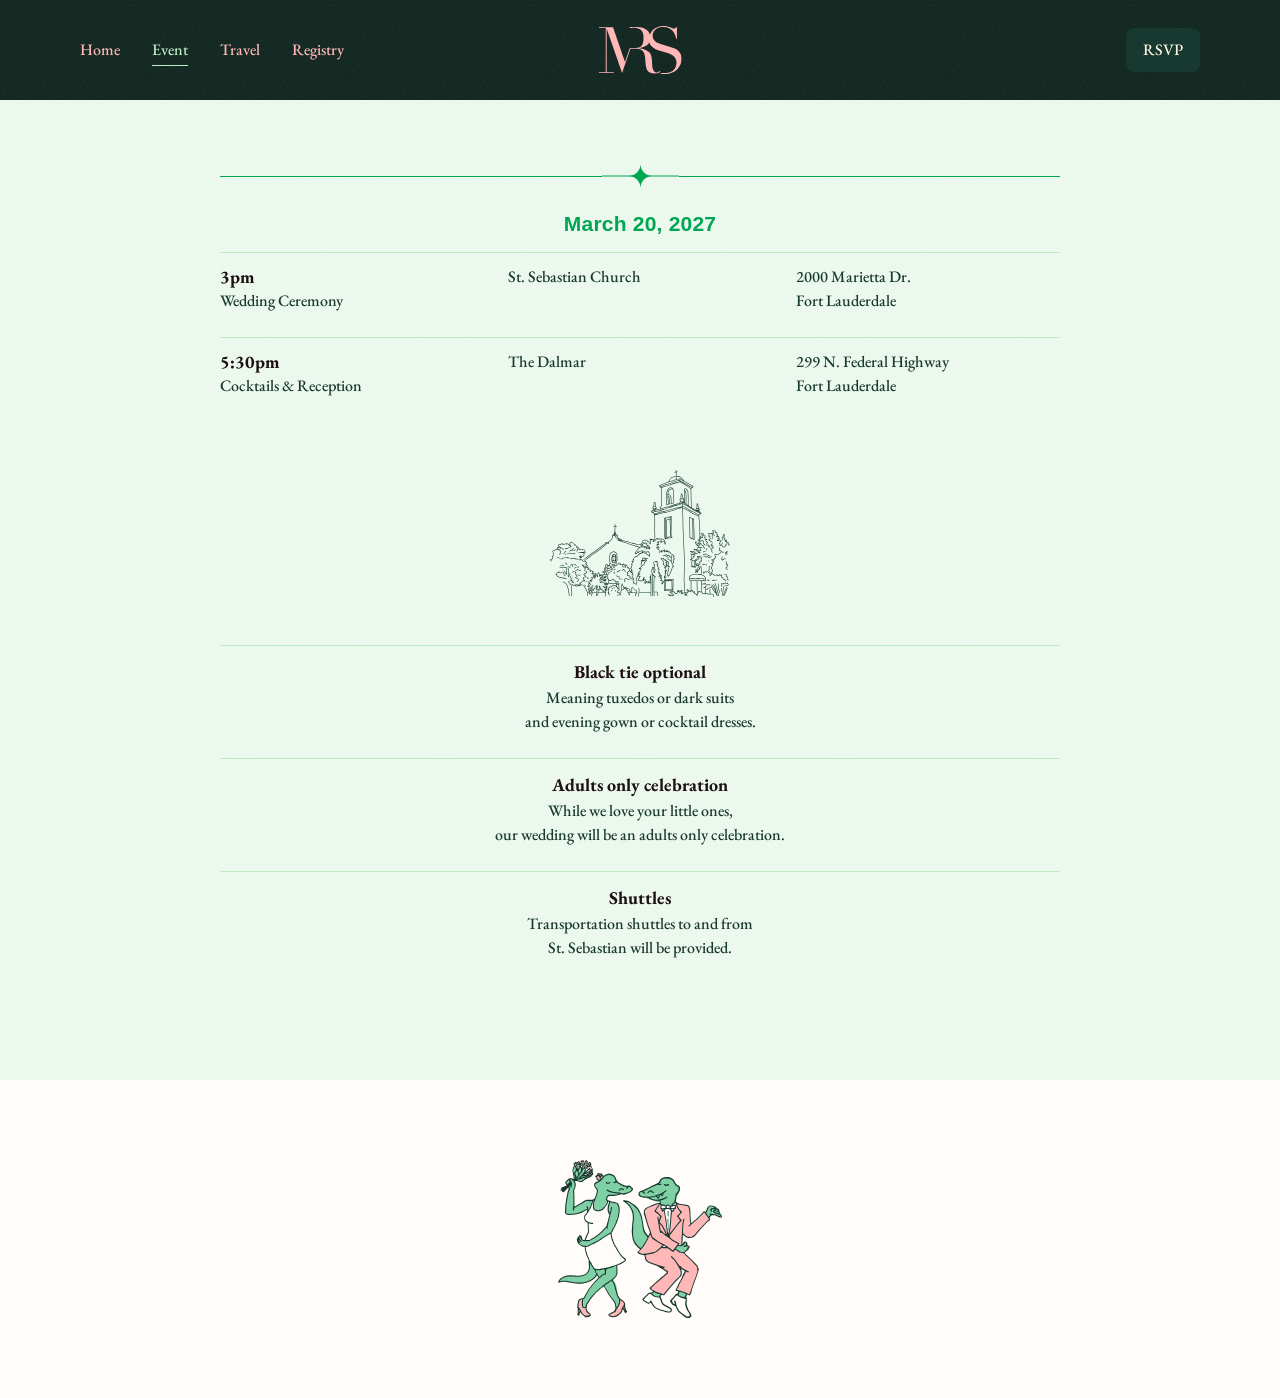
==== commit 87f584af: "Add the MRS monogram to the nav. - Center the monogram in the desktop bar and link it to the home pa" ====
--- a/event.html
+++ b/event.html
@@ -12,6 +12,9 @@
 
   <!-- ════════ NAVIGATION ════════ -->
   <nav class="site-nav grain">
+    <a href="index.html" class="nav-monogram" aria-label="Madison &amp; Ryan, home">
+      <img src="images/illustration/monogram.svg" alt="" width="83" height="48">
+    </a>
     <div class="nav-links">
       <a href="index.html">Home</a>
       <a href="event.html" class="active">Event</a>
--- a/style.css
+++ b/style.css
@@ -187,6 +187,20 @@
   position: sticky;
 }
 
+/* Monogram (Figma 34:7467) — centered in the bar on desktop */
+.site-nav .nav-monogram {
+  position: absolute;
+  left: 50%;
+  top: 50%;
+  transform: translate(-50%, -50%);
+  display: flex;
+}
+
+.nav-monogram img {
+  display: block;
+  width: auto;
+  height: 48px;
+}
 .nav-links {
   display: flex;
   align-items: center;
@@ -255,6 +269,18 @@
 
 .nav-rsvp:hover {
   opacity: 0.85;
+}
+
+/* Tablet: tighter bar so the links clear the centered monogram */
+@media (max-width: 900px) {
+  .site-nav {
+    padding-right: 40px;
+  }
+
+  .nav-links {
+    padding-left: 40px;
+    gap: 24px;
+  }
 }
 
 /* IconButton (Figma 76:2221) — shared by mobile menu trigger and remove guest */
@@ -1632,10 +1658,31 @@
     padding: 0 24px;
     z-index: 102;
     justify-content: flex-end;
+    gap: 12px;
   }
 
   .nav-links {
     display: none;
+  }
+
+  /* Monogram moves to the left edge; the bar's align-items centers it with RSVP and menu */
+  .site-nav .nav-monogram {
+    position: relative;
+    left: auto;
+    top: auto;
+    transform: none;
+    margin-right: auto;
+  }
+
+  .nav-monogram img {
+    height: 24px;
+  }
+
+  /* Same height as the menu IconButton */
+  .nav-rsvp {
+    height: 32px;
+    padding: 0 12px;
+    font-size: 14px;
   }
 
   /* Sheet below bar — bar + hamburger / RSVP remain visible when open */
